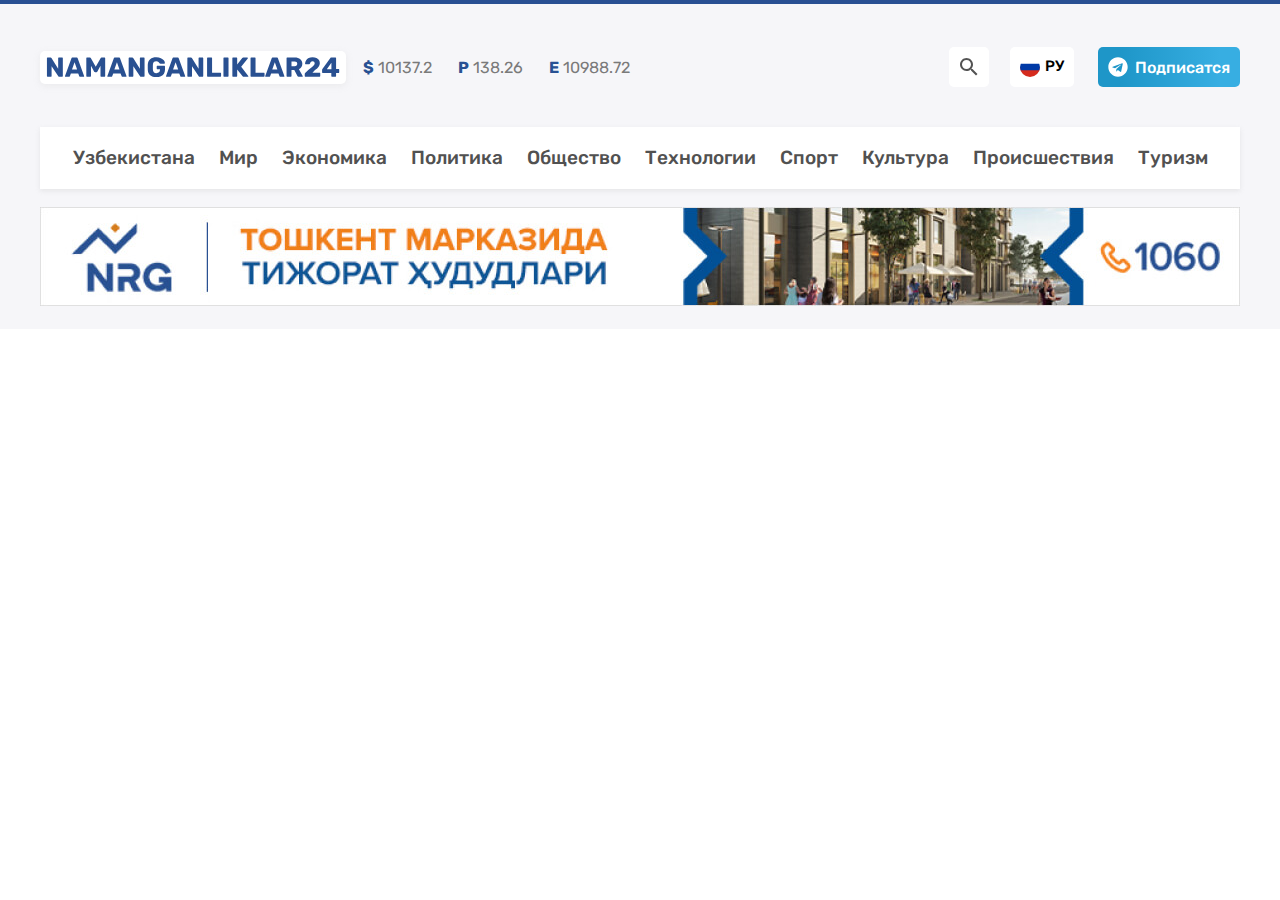
==== index.html @ 3002b575 "header styles" ====
<!DOCTYPE html>
<html lang="ru">

<head>
  <meta charset="UTF-8">
  <meta http-equiv="X-UA-Compatible" content="IE=edge">
  <meta name="viewport" content="width=device-width, initial-scale=1.0">
  <title>Namanganliklar_24 yangiliklar </title>
  <link rel="stylesheet" href="./css/normalize.css">
  <link rel="stylesheet" href="./css/style.css">
</head>

<body>
  <header class="header">
    <div class="container">
      <!-- header-top -->
      <div class="header-top-wrapper">
        <!-- header top_wrapper_left -->
        <div class="header_top_wrapper_left">
          <div class="header_top_wrapper_left_box">
            <a class="header_top_wrapper_left_logo" href="index.html">
              <img class="logo_img" src="./img/logo.svg" alt="Namanganliklar24" width="306" height="33"></a>
          </div>
          <ul class="currency">
            <li class="currency_item">
              <b class="currency_icon">$</b> <span class="currency_value">10137.2</span>
            </li>
            <li class="currency_item">
              <b class="currency_icon">P</b> <span class="currency_value">138.26</span>
            </li>
            <li class="currency_item">
              <b class="currency_icon">E</b> <span class="currency_value">10988.72</span>
            </li>
          </ul>
        </div>
        <!-- header right -->
        <div class="header_top_wrapper__right">
          <!-- button search -->
          <button class="button_search" type="button">
            <span class="button-search_wrapper">
              <img class="search_img" src="./img/mdi_magnify.svg" alt="ikonka search" width="24" height="24">
            </span>
          </button>
          <!-- button flaga -->
          <button class="button_flaga" type="button">
            <span class="button-flaga_wrapper">
              <img class="flaga_img" src="./img/cif_ru.svg" alt="img russia flaga" width="20" height="20"> <span
                class="flaga_text">РУ</span>
            </span>
          </button>
          <!-- telegram icon -->
          <a class="telegram_icon" href="https://tme.to/azamovoff" target="_blank">
            <img class="telegram_icon_img" src="./img/telegram.svg" alt="logo telegram" height="20" width="20">
            <span class="telegram_text">Подписатся</span>
          </a>
        </div>
      </div>
      <!-- sitenav -->
      <nav class="sitenav">
        <ul class="sitenav-list">
          <li class="sitenav-item"><a class="sitenav-link" href="">Узбекистана </a></li>
          <li class="sitenav-item"><a class="sitenav-link" href=""> Мир </a></li>
          <li class="sitenav-item"><a class="sitenav-link" href="">Экономика</a></li>
          <li class="sitenav-item"><a class="sitenav-link" href=""> Политика </a></li>
          <li class="sitenav-item"><a class="sitenav-link" href=""> Общество</a></li>
          <li class="sitenav-item"><a class="sitenav-link" href=""> Технологии </a></li>
          <li class="sitenav-item"><a class="sitenav-link" href=""> Спорт </a></li>
          <li class="sitenav-item"><a class="sitenav-link" href="">Культура</a></li>
          <li class="sitenav-item"><a class="sitenav-link" href=""> Происшествия </a></li>
          <li class="sitenav-item"><a class="sitenav-link" href=""> Туризм</a></li>
        </ul>

      </nav>
      <!-- header-bottom-->
      <aside class="header-bottom">
     <a class="header-bottom_link" href="#">
        <img class="header-bottom_img" src="./img/nrg-banner.jpg" alt=" nrg-banner" width="1240" height="99">
     </a>
      </aside>
    </div>
  </header>

  <script src="./js/app.js"></script>
</body>

</html>
---- css/style.css ----
/* roboto-regular - latin */
@font-face {
    font-display: swap;
    font-family: "Roboto";
    font-style: normal;
    font-weight: 400;
    src: url("../fonts/roboto-v30-latin-regular.woff2") format("woff2");
}

/* roboto-italic - latin */
@font-face {
    font-display: swap;
    font-family: "Roboto";
    font-style: italic;
    font-weight: 400;
    src: url("../fonts/roboto-v30-latin-italic.woff2") format('woff2');
}

/* roboto-500 - latin */
@font-face {
    font-display: swap;
    font-family: "Roboto";
    font-style: normal;
    font-weight: 500;
    src: url("../fonts/roboto-v30-latin-500.woff2") format("woff2");
}

/* roboto-500italic - latin */
@font-face {
    font-display: swap;
    font-family: "Roboto";
    font-style: italic;
    font-weight: 500;
    src: url("../fonts/roboto-v30-latin-500italic.woff2") format("woff2");
}
/* rubik fonts */
/* rubik-regular - latin */
@font-face {
    font-display: swap;
    font-family: "Rubik";
    font-style: normal;
    font-weight: 400;
    src: url("../fonts/rubik-v28-latin-regular.woff2") format("woff2");
}

/* rubik-500 - latin */
@font-face {
    font-display: swap;
    font-family: "Rubik";
    font-style: normal;
    font-weight: 500;
    src: url("../fonts/Rubik-Medium.woff") format("woff2");
}

/* rubik-700 - latin */
@font-face {
    font-display: swap;
    font-family: "Rubik";
    font-style: normal;
    font-weight: 700;
    src: url("../fonts/rubik-v28-latin-700.woff2") format("woff2");
}
* {
    padding: 0;
    margin: 0;
    box-sizing: border-box;
    list-style-type: none;
}
/* *,
*::after,
*::before{
    box-sizing: inherit;
} */

html{
    height: 100%;
}
body {
    height: 100%;
    font-family: "Rubik",sans-serif;
    font-size: 15px;
    line-height: 18px;
    color: #434343;
}
img {
    max-width: 100%;
    height: auto;
}
.container {
    width: 100%;
    max-width: 1240px;
    padding-right: 20px;
    padding-left: 20px;
    margin-right: auto;
    margin-left: auto;
}
/* HEADER */
.header {
    border-top: 4px solid #295093;
    background-color: #F6F6F9;
    padding-top: 43px;
    padding-bottom: 23px;
}

.header-top-wrapper {
   display: flex;
   align-items: center;
   margin-bottom: 40px;
}
.header_top_wrapper_left {
    display: flex; 
    flex-wrap: wrap;
    align-items: center;
}
/* LOGO */
.logo_img {
  width: 306px;
  height: 33px;
  background-color: #fff;
  border-radius: 5px;
  padding: 3px 6px;
  box-shadow: 0px 2px 6px 0px #CACACA40;
  display: flex;
  transition: transform 0.3s ease;
}
.logo_img:hover {
    transform: scale(1.015);
}

/* currrency */
.currency {
    display: flex;
    align-items:center;
    margin-left: 17px;
    flex-wrap: wrap;
    font-size: 16px;
    line-height: 19px;
    color:#7A7A7A;
}
.currency_item:not(:last-child) {
  margin-right: 26px;
}
.currency_icon {
    color: #285193
}
/* header-left */
.header_top_wrapper__right {
    margin-left: auto;
    display: flex;
    flex-wrap: wrap;
}
/* header_search */
.button_search {
    padding: 0;
    border: none;
    margin-right: 21px;
    background-color: #fff;
    border-radius: 5px;
    cursor: pointer;
}
.button_flaga:hover,
.button_search:hover {
-webkit-box-shadow: 2px 7px 7px -2px rgba(161, 153, 161, 1);
    -moz-box-shadow: 2px 7px 7px -2px rgba(161, 153, 161, 1);
    box-shadow: 2px 7px 7px -2px rgba(161, 153, 161, 1);
}
.button-search_wrapper {
   padding: 8px;
   display: flex;
   align-items:center;
   justify-content: center;
}
/* button_flaga */
.button_flaga {
       padding: 10px;
        border: none;
        margin-right: 24px;
        background-color: #fff;
        border-radius: 5px;
        cursor: pointer;

}
.button-flaga_wrapper {
    display: flex;
    align-items:center
}
.flaga_img {
 margin-right: 5px;
}
.flaga_text {
    font-weight: 500;
}
/* telegram_icon */
.telegram_icon {
    display: flex;
    align-items:center;
    background-color: #fff;
    border-radius: 5px;
    background-image: linear-gradient(90deg, #1E96C8 15.07%, #37AEE2 85.96%);
    padding: 10px;
    color: #fff;
    font-weight: 500;
    font-size: 16px;
    line-height: 19px;
    text-decoration: none;
}
.telegram_icon:hover {
   background-image: linear-gradient(90deg, #37AEE2 15.07%,  #1E96C8 85.96%);
}
.telegram_icon_img {
    margin-right: 7px;
}

.header-bottom_img {
 display:flex ;
 width: 1240px;
}


/* SITENAV */
.sitenav {
    background-color: #ffff;
    box-shadow: 0px 2px 5px 0px #9F9F9F30;
    margin-bottom: 18px;
    font-size: 19px;
     list-style: 23px;
     font-weight: 500;
}
.sitenav-list {
    display: flex;
    align-items: center;
    padding: 22px 24px;
    justify-content:center;
    flex-wrap: wrap;
}
.sitenav-item:not(:last-child) {
   margin-right: 24px;
}
.sitenav-link {
    text-decoration: none;
    color: #515151;
    transition: all 0.3s;
}
.sitenav-link:hover {
 color: #295091
}

/* Responsive */
/* @media (max-width: 1300px) {
    .header-top-wrapper {
        width: 100%;
        
    } */
/* } */
@media (max-width: 1000px) {
    .header_top_wrapper_left {
        flex-direction: column;
        gap: 20px;
        margin-top: 38px;
    }
    
   
}
@media (max-width: 850px) {
    
  .sitenav {
    font-size: 16px;
    line-height: 20px;
  }

}
@media (max-width: 750px) {
    .currency {
        display: none;
    }
    .header-top-wrapper {
        flex-direction: column;
        gap: 20px;
    }
        .header_top_wrapper__right {
            margin-left: 0;
        }
 }
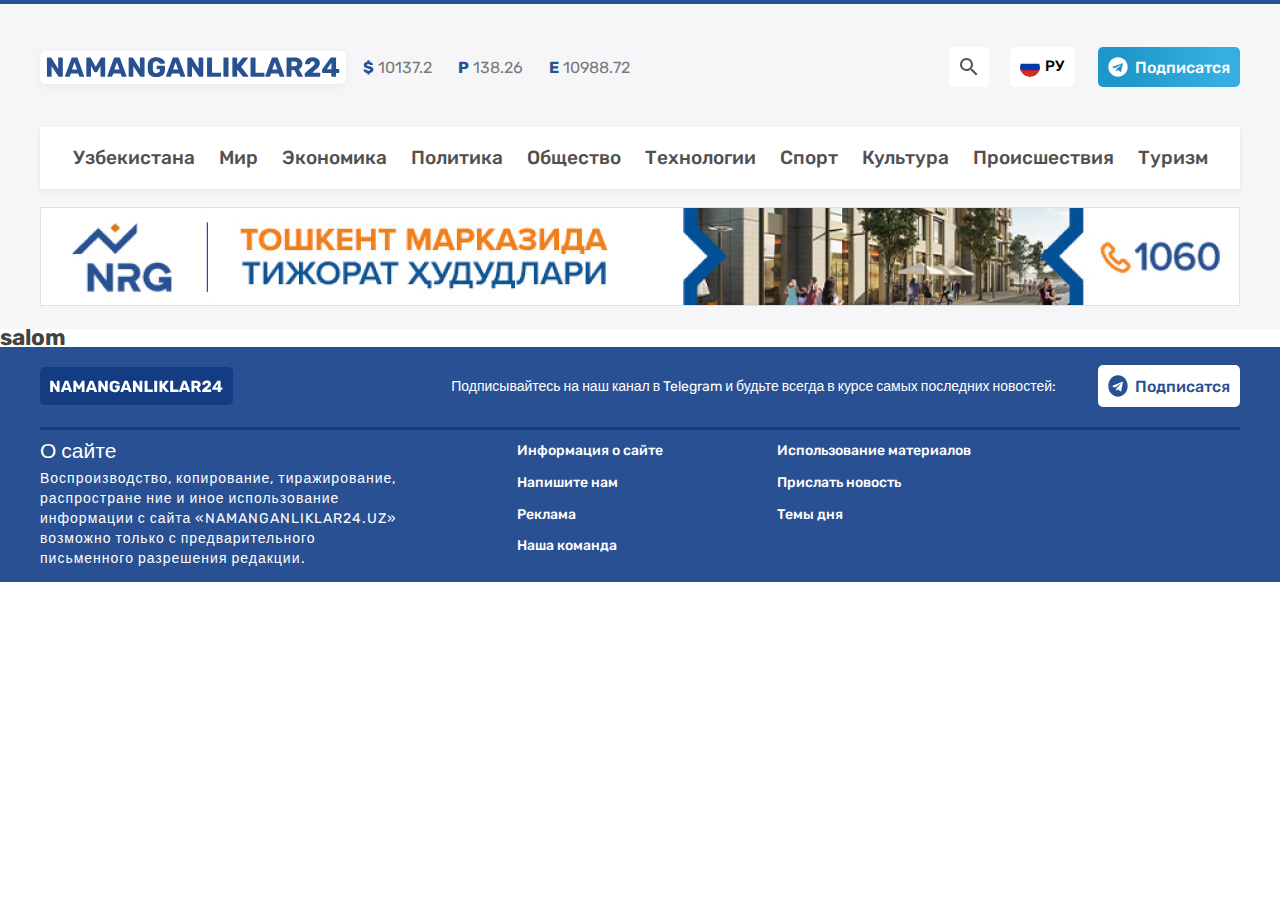
==== commit d258704e: "footer_responsive" ====
--- a/index.html
+++ b/index.html
@@ -49,7 +49,7 @@
             </span>
           </button>
           <!-- telegram icon -->
-          <a class="telegram_icon" href="https://tme.to/azamovoff" target="_blank">
+          <a class="telegram_icon btn" href="https://tme.to/azamovoff" target="_blank">
             <img class="telegram_icon_img" src="./img/telegram.svg" alt="logo telegram" height="20" width="20">
             <span class="telegram_text">Подписатся</span>
           </a>
@@ -79,6 +79,55 @@
       </aside>
     </div>
   </header>
+  <main>
+    <h2>salom</h2>
+  </main>
+  <!-- FOOTER -->
+  <footer class="footer-container">
+    <div class="container">
+     <div class="footer-top">
+      <a class="footer-top_link" href="#">
+        <img class="footer-top-link_img" src="./img/footer_logo.svg" alt="Namanganliklar_24 " width="173" height="21">
+      </a>
+      <p class="footer-top-text">Подписывайтесь на наш канал в Telegram и будьте всегда в курсе самых последних новостей:</p>
+      <a class="footer_telegram btn" href="https://tme.to/azamovoff" target="_blank">
+        <img class="telegram_icon_img" src="./img/icon-telegram-blue.svg" alt="logo telegram" height="18" width="20">
+        <span class="telegram_text">Подписатся</span>
+      </a>
+     </div>
+     <hr class="footer-hr">
+     <div class="footer-bottom">
+      <section class="footer-bottom_section">
+        <h2 class="footer-bottom_text">О сайте</h2>
+        <p class="footer-bottom_decription">   Воспроизводство, копирование, тиражирование, распростране ние       и        иное использование информации с сайта
+                «NAMANGANLIKLAR24.UZ» возможно только с предварительного письменного разрешения редакции.
+        </p>
+      </section>
+      <ul class="footer-bottom__list">
+        <li class="footer-bottom-item">
+          <a class="footer-bottom_link" href="#">Информация о сайте</a>
+        <li class="footer-bottom-item">
+          <a class="footer-bottom_link" href="#">Использование материалов</a>
+        <li></li>
+           
+        <li class="footer-bottom-item">
+          <a class="footer-bottom_link" href="#">Напишите нам</a></li>
+      
+        <li class="footer-bottom-item">
+          <a class="footer-bottom_link" href="#">Прислать новость</a></li>
+        
+            <li class="footer-bottom-item">
+              <a class="footer-bottom_link" href="#">Реклама</a>
+            </li>
+        <li class="footer-bottom-item">
+          <a class="footer-bottom_link" href="#">Темы дня</a></li>
+        <li class="footer-bottom-item">
+          <a class="footer-bottom_link" href="#">Наша команда</a></li>
+        
+      </ul>
+     </div>
+    </div>
+  </footer>
 
   <script src="./js/app.js"></script>
 </body>
--- a/css/style.css
+++ b/css/style.css
@@ -65,6 +65,7 @@
     margin: 0;
     box-sizing: border-box;
     list-style-type: none;
+    text-decoration: none;
 }
 /* *,
 *::after,
@@ -75,6 +76,7 @@
 html{
     height: 100%;
 }
+
 body {
     height: 100%;
     font-family: "Rubik",sans-serif;
@@ -85,6 +87,16 @@
 img {
     max-width: 100%;
     height: auto;
+}
+.btn {
+         display: flex;
+        align-items: center;
+        border-radius: 5px;
+        padding: 10px;
+        font-weight: 500;
+        font-size: 16px;
+        line-height: 19px;
+        text-decoration: none;
 }
 .container {
     width: 100%;
@@ -141,7 +153,7 @@
   margin-right: 26px;
 }
 .currency_icon {
-    color: #285193
+    color: #285193;
 }
 /* header-left */
 .header_top_wrapper__right {
@@ -182,7 +194,7 @@
 }
 .button-flaga_wrapper {
     display: flex;
-    align-items:center
+    align-items:center;
 }
 .flaga_img {
  margin-right: 5px;
@@ -192,17 +204,9 @@
 }
 /* telegram_icon */
 .telegram_icon {
-    display: flex;
-    align-items:center;
     background-color: #fff;
-    border-radius: 5px;
     background-image: linear-gradient(90deg, #1E96C8 15.07%, #37AEE2 85.96%);
-    padding: 10px;
     color: #fff;
-    font-weight: 500;
-    font-size: 16px;
-    line-height: 19px;
-    text-decoration: none;
 }
 .telegram_icon:hover {
    background-image: linear-gradient(90deg, #37AEE2 15.07%,  #1E96C8 85.96%);
@@ -212,7 +216,7 @@
 }
 
 .header-bottom_img {
- display:flex ;
+ display:  flex;
  width: 1240px;
 }
 
@@ -242,7 +246,98 @@
     transition: all 0.3s;
 }
 .sitenav-link:hover {
- color: #295091
+ color: #295091;
+}
+
+
+/* FOOTER */
+.footer-container {
+    background-color: #295093;
+    padding-top: 18px;
+    padding-bottom: 13px;
+    color: #FFFFFF;
+    font-size: 14px;
+    line-height: 17px;
+    
+}
+
+.footer-top {
+    display: flex;
+    align-items:center;
+    margin-bottom: 20px;
+}
+
+.footer-top_link {
+    margin-right: auto;
+    background-color: #133C82;
+    border-radius: 5px;
+    padding:  13px 10px 8px 10px;
+}
+
+
+.footer-top-text {
+   margin-right: 17px;
+   padding-right: 25px;
+   padding-left: 25px;
+}
+.footer_telegram {
+    background-color: #FFFFFF;
+    color: #295093;
+    transition: all 0.4s;
+}
+.footer_telegram:hover {
+    color: black
+}
+.footer-hr {
+    height: 3px;
+    border: none;
+    background-color: #133C82;
+    margin-bottom: 12px;
+}
+.footer-bottom_text {
+    margin-bottom: 10px;
+    font-weight: 400;
+    
+}
+/* .telegram_icon {}
+
+.telegram_icon_img {}
+
+.telegram_text {} */
+
+.footer-bottom {
+   display: flex;
+   flex-wrap: wrap;
+
+}
+
+
+
+.footer-bottom_decription {
+    max-width: 366px;
+    margin-right: 111px;
+    line-height: 20px;
+    letter-spacing: 1px;
+}
+
+.footer-bottom__list {
+    display: flex;
+    flex-wrap: wrap;
+    max-width: 520px;
+}
+
+.footer-bottom-item {
+    width: 50%;
+    margin-bottom: 10px;
+}
+
+.footer-bottom_link {
+    color: #fff;
+    font-weight: 500;
+    margin-right: 5px;
+}
+.footer-bottom_link:hover {
+    text-decoration: underline;
 }
 
 /* Responsive */
@@ -258,6 +353,35 @@
         gap: 20px;
         margin-top: 38px;
     }
+      .footer-top {
+            display: flex;
+            align-items: center;
+            justify-content: center;
+            flex-direction: column;
+            gap: 20px;
+        }
+       .footer-top-text {
+        max-width: 400px;
+       }
+
+     .footer-top_link {
+        margin-right: 0;
+     }
+        .footer-bottom {
+            align-items: center;
+            justify-content: center;
+            gap:20px;
+            flex-direction: column-reverse;
+        }
+        .footer-bottom_decription {
+            width: 500px;
+        }
+      .footer-bottom-item {
+                    width: 100%;
+                    display: flex;
+                   align-items:center;
+                   justify-content: center;
+                }
     
    
 }
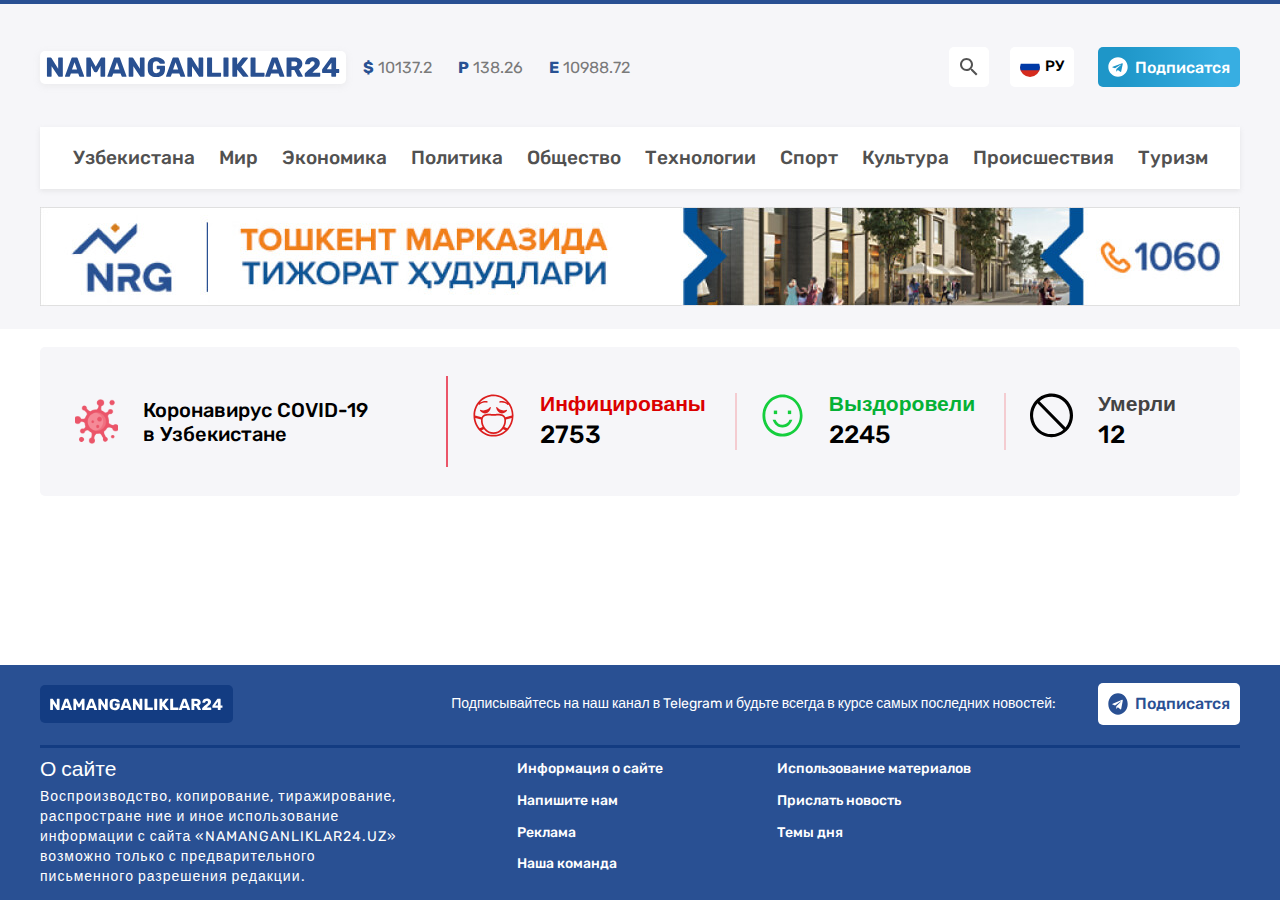
==== commit 6cc9a408: "covid qismi tayyor" ====
--- a/index.html
+++ b/index.html
@@ -73,59 +73,97 @@
       </nav>
       <!-- header-bottom-->
       <aside class="header-bottom">
-     <a class="header-bottom_link" href="#">
-        <img class="header-bottom_img" src="./img/nrg-banner.jpg" alt=" nrg-banner" width="1240" height="99">
-     </a>
+        <a class="header-bottom_link" href="#">
+          <img class="header-bottom_img" src="./img/nrg-banner.jpg" alt=" nrg-banner" width="1240" height="99">
+        </a>
       </aside>
     </div>
   </header>
-  <main>
-    <h2>salom</h2>
+  <main class="main-container">
+    <div class="container">
+      <!-- covid haqida -->
+      <Section class="covid-about">
+        <div class="covid-about__covid-box">
+          <img class="covid-19" src="./img/icon-covid.svg" alt="covid-19" width="43"height="45">
+          <h2 class="covid-about__covid-box_title">Коронавирус COVID-19
+            в Узбекистане</h2>
+        </div>
+        <ul class="covid-about__list">
+          <li class="covid-about_item covid-about_item_red">
+            <img class="covid-19" src="./img/icon-maska.svg" alt="covid-maska" width="38"height="40">
+            <div class="covid-about-item_box">
+              <h3 class="covid-about_infi">Инфицированы
+              </h3>
+              <p class="covid-about_info_number">2753</p>
+            </div>
+          </li>
+          <li class="covid-about_item covid-about_item_green">
+            <img class="covid-19" src="./img/icon-recovered.svg" alt="recoverd" width="38" height="40">
+           <div class="covid-about-item_box">
+            <h3 class="covid-about_viz">Выздоровели
+            </h3>
+            <p class="covid-about_viz_number">2245</p>
+           </div>
+          </li>
+          <li class="covid-about_item">
+            <img class="covid-19" src="./img/icon-stop.svg" alt="covid-stop" width="38"height="38">
+          <div class="covid-about-item_box"><h3 class="covid-about_umerli">Умерли</h3>
+          <p class="covid-about_umerli_number">12</p></div>
+          </li>
+        </ul>
+      </Section>
+    </div>
   </main>
   <!-- FOOTER -->
   <footer class="footer-container">
     <div class="container">
-     <div class="footer-top">
-      <a class="footer-top_link" href="#">
-        <img class="footer-top-link_img" src="./img/footer_logo.svg" alt="Namanganliklar_24 " width="173" height="21">
-      </a>
-      <p class="footer-top-text">Подписывайтесь на наш канал в Telegram и будьте всегда в курсе самых последних новостей:</p>
-      <a class="footer_telegram btn" href="https://tme.to/azamovoff" target="_blank">
-        <img class="telegram_icon_img" src="./img/icon-telegram-blue.svg" alt="logo telegram" height="18" width="20">
-        <span class="telegram_text">Подписатся</span>
-      </a>
-     </div>
-     <hr class="footer-hr">
-     <div class="footer-bottom">
-      <section class="footer-bottom_section">
-        <h2 class="footer-bottom_text">О сайте</h2>
-        <p class="footer-bottom_decription">   Воспроизводство, копирование, тиражирование, распростране ние       и        иное использование информации с сайта
-                «NAMANGANLIKLAR24.UZ» возможно только с предварительного письменного разрешения редакции.
-        </p>
-      </section>
-      <ul class="footer-bottom__list">
-        <li class="footer-bottom-item">
-          <a class="footer-bottom_link" href="#">Информация о сайте</a>
-        <li class="footer-bottom-item">
-          <a class="footer-bottom_link" href="#">Использование материалов</a>
-        <li></li>
-           
-        <li class="footer-bottom-item">
-          <a class="footer-bottom_link" href="#">Напишите нам</a></li>
-      
-        <li class="footer-bottom-item">
-          <a class="footer-bottom_link" href="#">Прислать новость</a></li>
-        
-            <li class="footer-bottom-item">
-              <a class="footer-bottom_link" href="#">Реклама</a>
-            </li>
-        <li class="footer-bottom-item">
-          <a class="footer-bottom_link" href="#">Темы дня</a></li>
-        <li class="footer-bottom-item">
-          <a class="footer-bottom_link" href="#">Наша команда</a></li>
-        
-      </ul>
-     </div>
+      <div class="footer-top">
+        <a class="footer-top_link" href="#">
+          <img class="footer-top-link_img" src="./img/footer_logo.svg" alt="Namanganliklar_24 " width="173" height="21">
+        </a>
+        <p class="footer-top-text">Подписывайтесь на наш канал в Telegram и будьте всегда в курсе самых последних
+          новостей:</p>
+        <a class="footer_telegram btn" href="https://tme.to/azamovoff" target="_blank">
+          <img class="telegram_icon_img" src="./img/icon-telegram-blue.svg" alt="logo telegram" height="18" width="20">
+          <span class="telegram_text">Подписатся</span>
+        </a>
+      </div>
+      <hr class="footer-hr">
+      <div class="footer-bottom">
+        <section class="footer-bottom_section">
+          <h2 class="footer-bottom_text">О сайте</h2>
+          <p class="footer-bottom_decription"> Воспроизводство, копирование, тиражирование, распростране ние и иное
+            использование информации с сайта
+            «NAMANGANLIKLAR24.UZ» возможно только с предварительного письменного разрешения редакции.
+          </p>
+        </section>
+        <ul class="footer-bottom__list">
+          <li class="footer-bottom-item">
+            <a class="footer-bottom_link" href="#">Информация о сайте</a>
+          <li class="footer-bottom-item">
+            <a class="footer-bottom_link" href="#">Использование материалов</a>
+          <li></li>
+
+          <li class="footer-bottom-item">
+            <a class="footer-bottom_link" href="#">Напишите нам</a>
+          </li>
+
+          <li class="footer-bottom-item">
+            <a class="footer-bottom_link" href="#">Прислать новость</a>
+          </li>
+
+          <li class="footer-bottom-item">
+            <a class="footer-bottom_link" href="#">Реклама</a>
+          </li>
+          <li class="footer-bottom-item">
+            <a class="footer-bottom_link" href="#">Темы дня</a>
+          </li>
+          <li class="footer-bottom-item">
+            <a class="footer-bottom_link" href="#">Наша команда</a>
+          </li>
+
+        </ul>
+      </div>
     </div>
   </footer>
 
--- a/css/style.css
+++ b/css/style.css
@@ -79,10 +79,16 @@
 
 body {
     height: 100%;
+    display: flex;
+    flex-direction: column;
+    height: 100%;
     font-family: "Rubik",sans-serif;
     font-size: 15px;
     line-height: 18px;
     color: #434343;
+}
+main {
+    flex-grow: 1;
 }
 img {
     max-width: 100%;
@@ -339,6 +345,112 @@
 .footer-bottom_link:hover {
     text-decoration: underline;
 }
+
+/* MAIN QISMI */
+ .main-container {
+    padding-top: 18px;
+    padding-bottom: 38px;
+ }
+
+ /* covid */
+.covid-about {
+    background-color: #F6F6F9;
+    border-radius: 5px;
+    padding: 29px 35px;
+    display: flex;
+}
+
+
+.covid-about__covid-box {
+    display: flex;
+    align-items:center
+}
+.covid-19 {
+    width: 43px;
+    height: 45px;
+    margin-right: 25px;
+}
+
+.covid-about__covid-box_title {
+    width: 232px;
+    font-size: 20px;
+    line-height: 24px;
+    font-weight: 500;
+    color:#000000;
+    margin-right: 71px;    
+}
+
+.covid-about__list {
+    display: flex;
+    align-items:center;
+    flex-wrap: wrap;
+    font-size: 18px;
+    line-height: 22px;
+    flex-grow: 1;
+ 
+}
+
+.covid-about_item {
+    flex-grow: 1;
+    display: flex;
+    padding-right: 24px;
+    padding-left: 24px;
+    border-left: solid 2px #F4CCD1;
+}
+.covid-about_item_red {
+    border-left: solid 2px #EB5569;
+    padding-top: 17px;
+    padding-bottom: 17px;
+}
+.covid-about-item_box {
+    display: flex;
+    flex-direction: column;
+    gap: 5px;
+}
+.covid-about_infi {
+    color: #DB0000;
+}
+
+.covid-about_info_number {
+    color: #000000;
+    font-size: 25px;
+    line-height: 30px;
+    font-weight: 500;
+}
+
+.covid-about_viz {
+    color: #05B135;
+}
+
+.covid-about_viz_number {
+    color: #000000;
+    font-size: 25px;
+    line-height: 30px;
+    font-weight: 500;
+}
+
+.covid-about_umerli {}
+
+.covid-about_umerli_number {
+    color: #000000;
+    font-size: 25px;
+    line-height: 30px;
+    font-weight: 500;
+}
+
+
+
+
+
+
+
+
+
+
+
+
+
+
 
 /* Responsive */
 /* @media (max-width: 1300px) {
@@ -378,9 +490,6 @@
         }
       .footer-bottom-item {
                     width: 100%;
-                    display: flex;
-                   align-items:center;
-                   justify-content: center;
                 }
     
    
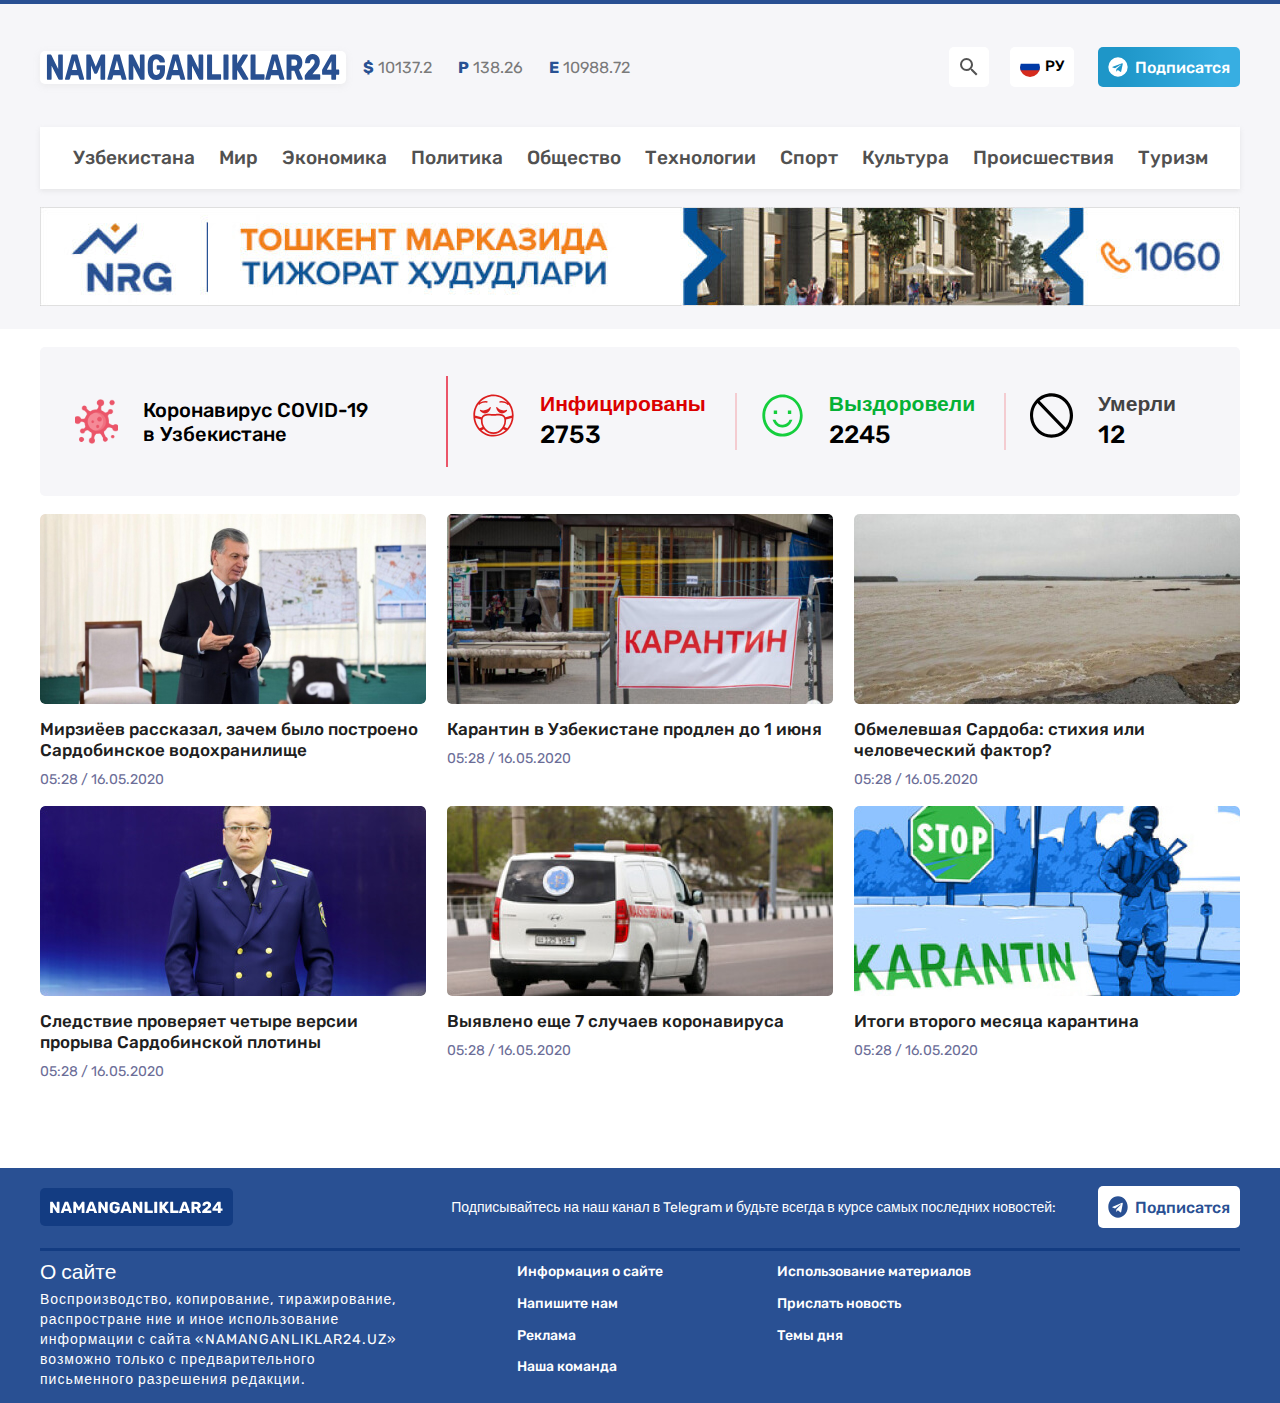
==== commit 6945fb4f: "news qismi tayyor" ====
--- a/index.html
+++ b/index.html
@@ -112,6 +112,49 @@
           </li>
         </ul>
       </Section>
+      <section class="news-box">
+        <ul class="news-box_list">
+          <li class="new-box_item">
+            <img class="new-box-item_img" src="./img/prezident@2x.jpg" alt="prezident" width="386" height="190">
+            <h3 class="new-box-item_title">
+             <a class="new-box-item__link" href="article.html">Мирзиёев рассказал, зачем было построено
+            Сардобинское водохранилище</a> </h3>
+            <p class="new-box-item_date">05:28 / 16.05.2020</p>
+          </li>
+          <li class="new-box_item">
+            <img class="new-box-item_img" src="./img/karantin.jpg" alt="karantin" width="386" height="190">
+            <h3 class="new-box-item_title">
+             <a class="new-box-item__link" href="article.html">Карантин в Узбекистане продлен до 1 июня</a> </h3>
+            <p class="new-box-item_date">05:28 / 16.05.2020</p>
+          </li>
+              <li class="new-box_item">
+                <img class="new-box-item_img" src="./img/sardoba.jpg" alt="sardoba" width="386" height="190">
+                <h3 class="new-box-item_title">
+                 <a class="new-box-item__link" href="article.html">Обмелевшая Сардоба: стихия или
+                человеческий фактор?</a> </h3>
+                <p class="new-box-item_date">05:28 / 16.05.2020</p>
+              </li>
+            <li class="new-box_item">
+              <img class="new-box-item_img" src="./img/prokuror.jpg" alt="sardoba" width="386" height="190">
+              <h3 class="new-box-item_title">
+               <a class="new-box-item__link" href="article.html">Следствие проверяет четыре версии
+              прорыва Сардобинской плотины</a> </h3>
+              <p class="new-box-item_date">05:28 / 16.05.2020</p>
+            </li>
+            <li class="new-box_item">
+              <img class="new-box-item_img" src="./img/tez-yordam.jpg" alt="sardoba" width="386" height="190">
+              <h3 class="new-box-item_title">
+               <a class="new-box-item__link" href="article.html">Выявлено еще 7 случаев коронавируса</a> </h3>
+              <p class="new-box-item_date">05:28 / 16.05.2020</p>
+            </li>
+              <li class="new-box_item">
+                <img class="new-box-item_img" src="./img/stop-karantin.jpg" alt="sardoba" width="386" height="190">
+                <h3 class="new-box-item_title">
+                 <a class="new-box-item__link" href="article.html">Итоги второго месяца карантина</a> </h3>
+                <p class="new-box-item_date">05:28 / 16.05.2020</p>
+              </li>
+        </ul>
+      </section>
     </div>
   </main>
   <!-- FOOTER -->
--- a/css/style.css
+++ b/css/style.css
@@ -358,6 +358,7 @@
     border-radius: 5px;
     padding: 29px 35px;
     display: flex;
+    margin-bottom: 18px;
 }
 
 
@@ -436,6 +437,49 @@
     font-size: 25px;
     line-height: 30px;
     font-weight: 500;
+}
+
+/* NEWS QISMI */
+.news-box {
+    margin-bottom: 32px;
+}
+
+.news-box_list {
+    display: flex;
+    flex-wrap: wrap;
+    margin-left: -21px;
+}
+
+.new-box_item {
+    width: 386px;
+    margin-bottom: 18px;
+    margin-left: 21px;
+    flex-grow: 1;
+}
+
+.new-box-item_img {
+    width: 100%;
+    height: 190px;
+    object-fit: cover;
+    border-radius: 5px;
+    margin-bottom: 11px;
+    object-position: center top;
+}
+.new-box-item_title {
+    margin-bottom: 11px;
+    font-size: 17px;
+    line-height: 21px;
+    font-weight: 500;
+}
+.new-box-item__link {
+    color: #202020;
+}
+
+.new-box-item_date {
+    font-size: 14px;
+    line-height: 16px;
+    color: #6B6D97;
+
 }
 
 
@@ -459,6 +503,36 @@
         
     } */
 /* } */
+@media (max-width: 1230px) {
+   .covid-about__covid-box_title {
+    margin-right: 40px;
+    }
+     .covid-about_item {
+        padding-right: 15px;
+            padding-left: 15px;
+     }
+     .covid-about_item_red {
+        padding-top: 0;
+        padding-bottom: 0;
+     }
+}
+@media (max-width: 1100px) {
+    .covid-about {
+        flex-direction: column;
+        gap: 20px;
+    }
+    .covid-about_item_red {
+        border:none
+    }
+   .covid-about__covid-box_title {
+      width: auto;
+      justify-content: center;
+   }
+   .covid-about__covid-box {
+    justify-content: center;
+   }
+}
+
 @media (max-width: 1000px) {
     .header_top_wrapper_left {
         flex-direction: column;
@@ -513,4 +587,28 @@
         .header_top_wrapper__right {
             margin-left: 0;
         }
+
+        .covid-about__list {
+            flex-direction: column;
+
+           
+        }
+        .covid-about_item {
+            border-left: none;
+            padding: 15px;
+            width: 300px;
+        }
+       .covid-about_item:not(:last-child) {
+        margin-bottom: 20px;
+       }
+           
+ }
+ @media (max-width: 600px) {
+    .covid-about__covid-box {
+        flex-direction: column;
+        gap: 10px;
+    }
+     .covid-about__covid-box_title {
+        margin-right: 0;
+    }
  }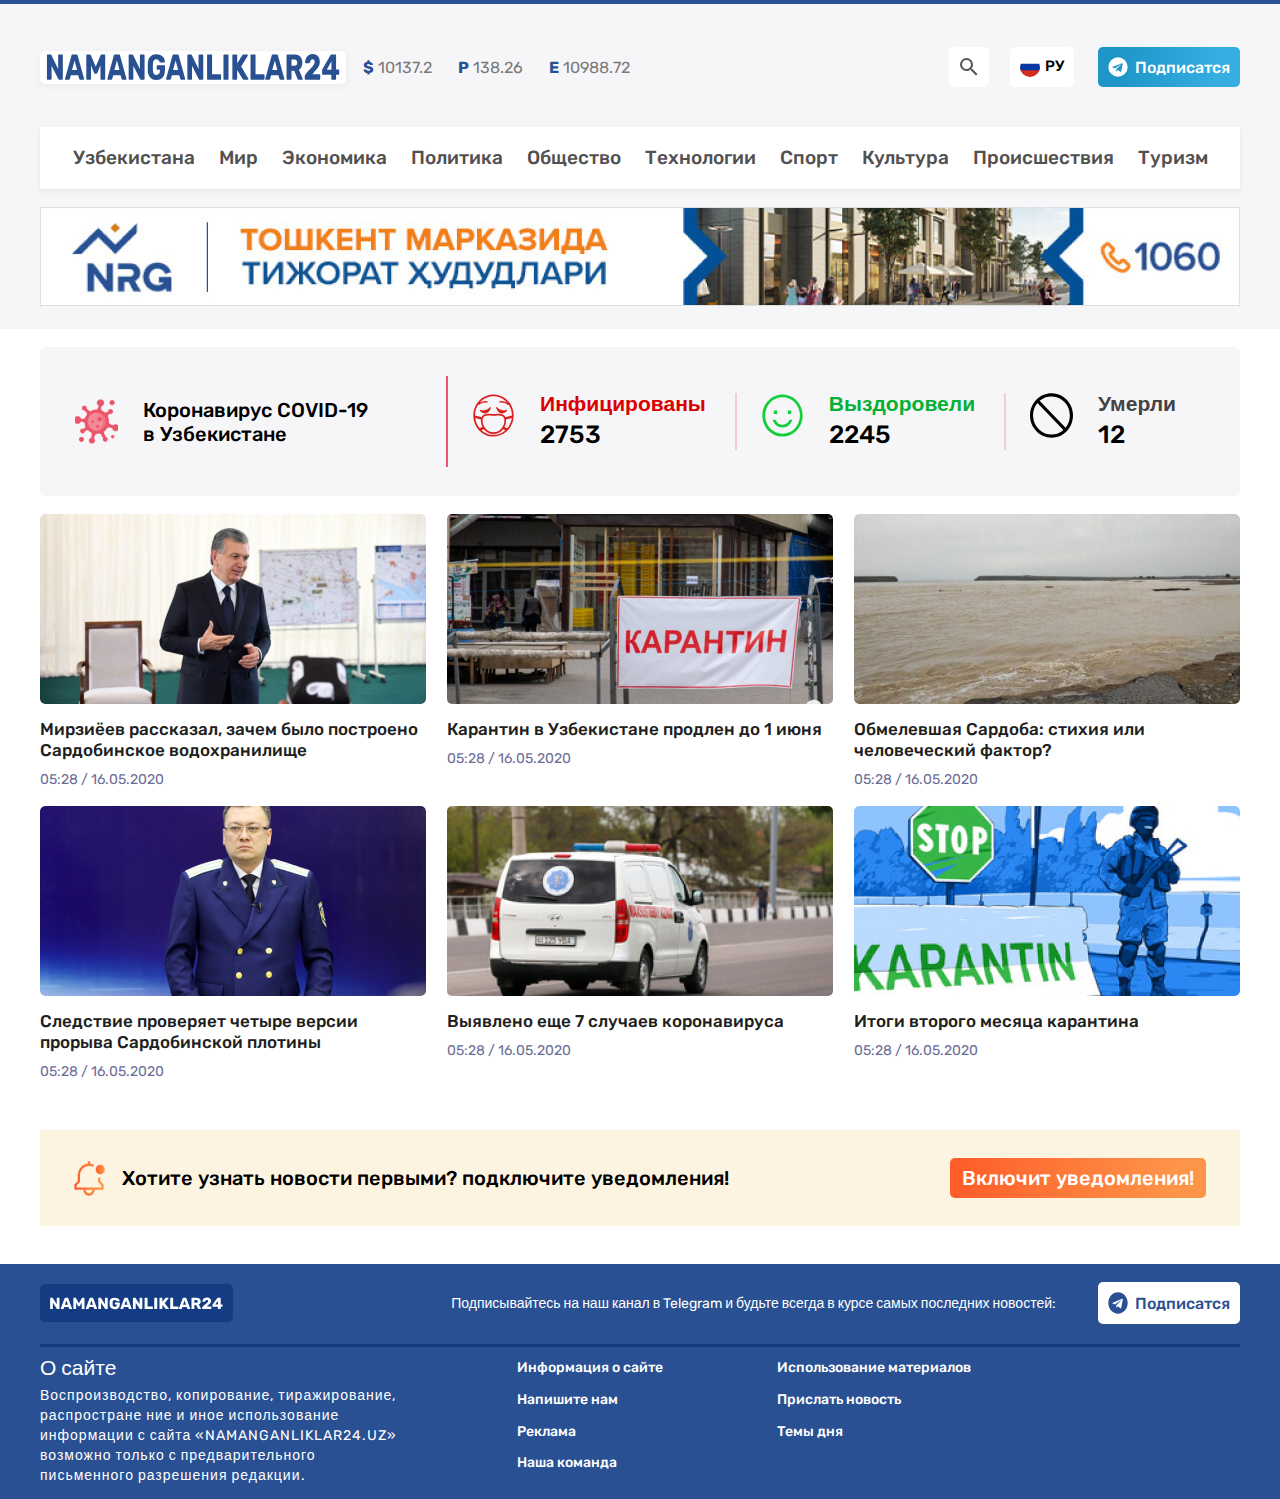
==== commit ed64b6bb: "sub tayyor" ====
--- a/index.html
+++ b/index.html
@@ -112,6 +112,7 @@
           </li>
         </ul>
       </Section>
+      <!-- news -->
       <section class="news-box">
         <ul class="news-box_list">
           <li class="new-box_item">
@@ -155,6 +156,13 @@
               </li>
         </ul>
       </section>
+      <!-- subscription -->
+      <section class="subscription">
+        <img class=" subscription_img" src="./img/bell-icon@2x.svg" alt="icon" width="31" height="35">
+        <h2 class="subscription_title">Хотите узнать новости первыми? подключите уведомления!</h2>
+        <button class="subscription_btn" type="button">Включит уведомления!</button>
+      </section>
+
     </div>
   </main>
   <!-- FOOTER -->
--- a/css/style.css
+++ b/css/style.css
@@ -305,11 +305,7 @@
     font-weight: 400;
     
 }
-/* .telegram_icon {}
-
-.telegram_icon_img {}
-
-.telegram_text {} */
+
 
 .footer-bottom {
    display: flex;
@@ -430,7 +426,6 @@
     font-weight: 500;
 }
 
-.covid-about_umerli {}
 
 .covid-about_umerli_number {
     color: #000000;
@@ -482,6 +477,46 @@
 
 }
 
+/* subscription qismi */
+.subscription {
+    background-color:#EFBA542E;
+    display: flex;
+    align-items:center;
+    padding: 28px 34px;
+}
+
+.subscription_img {
+    width: 31px;
+    height: 35px;
+    margin-right: 17px;
+}
+
+.subscription_title {
+    font-size: 20px;
+    line-height: 24px;
+    font-weight: 500;
+    color:#000000;
+    margin-right: auto;
+}
+
+.subscription_btn {
+    background-image: linear-gradient(90deg, #FE5C28 0%, rgba(255, 139, 54, 0.9) 88.43%);
+    color: #fff;
+    padding: 8px 12px;
+    border:none;
+    border-radius: 5px;
+    font-size: 20px;
+     line-height: 24px;
+    font-weight: 500;
+    cursor: pointer;
+    transition: all 0.3s;
+    white-space: nowrap;
+}
+.subscription_btn:hover {
+    -webkit-box-shadow: 2px 7px 7px -2px rgba(161, 153, 161, 1);
+        -moz-box-shadow: 2px 7px 7px -2px rgba(161, 153, 161, 1);
+        box-shadow: 2px 7px 7px -2px rgba(161, 153, 161, 1);
+}
 
 
 
@@ -565,6 +600,11 @@
       .footer-bottom-item {
                     width: 100%;
                 }
+        .subscription_btn,
+        .subscription_title {
+            font-size: 17px;
+            line-height: 20px;
+        }
     
    
 }
@@ -603,6 +643,21 @@
        }
            
  }
+ @media (max-width: 660px) {
+  .subscription_img {
+   display: none;
+  }
+  .subscription {
+    flex-direction: column;
+    align-items:center
+  }
+  .subscription_title {
+   text-align: center;
+   margin-bottom: 10px;
+
+  }
+ }
+
  @media (max-width: 600px) {
     .covid-about__covid-box {
         flex-direction: column;
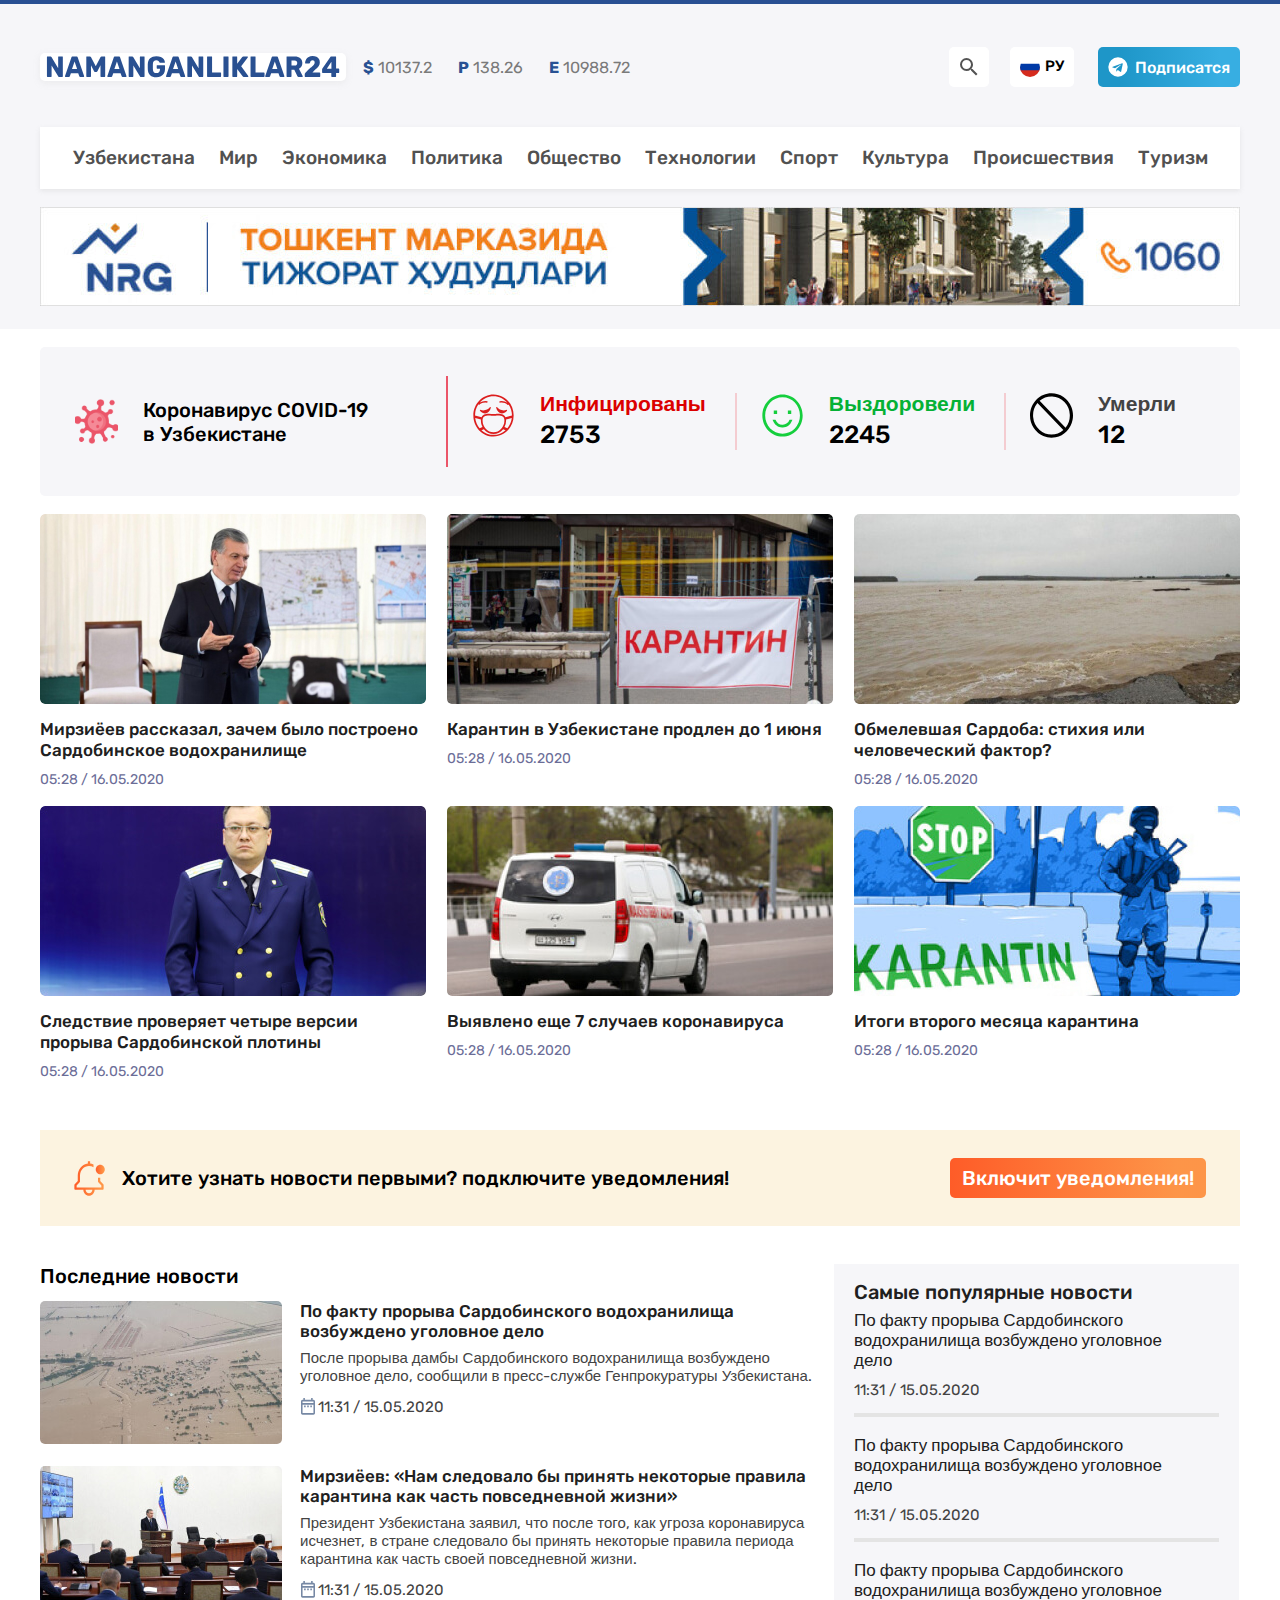
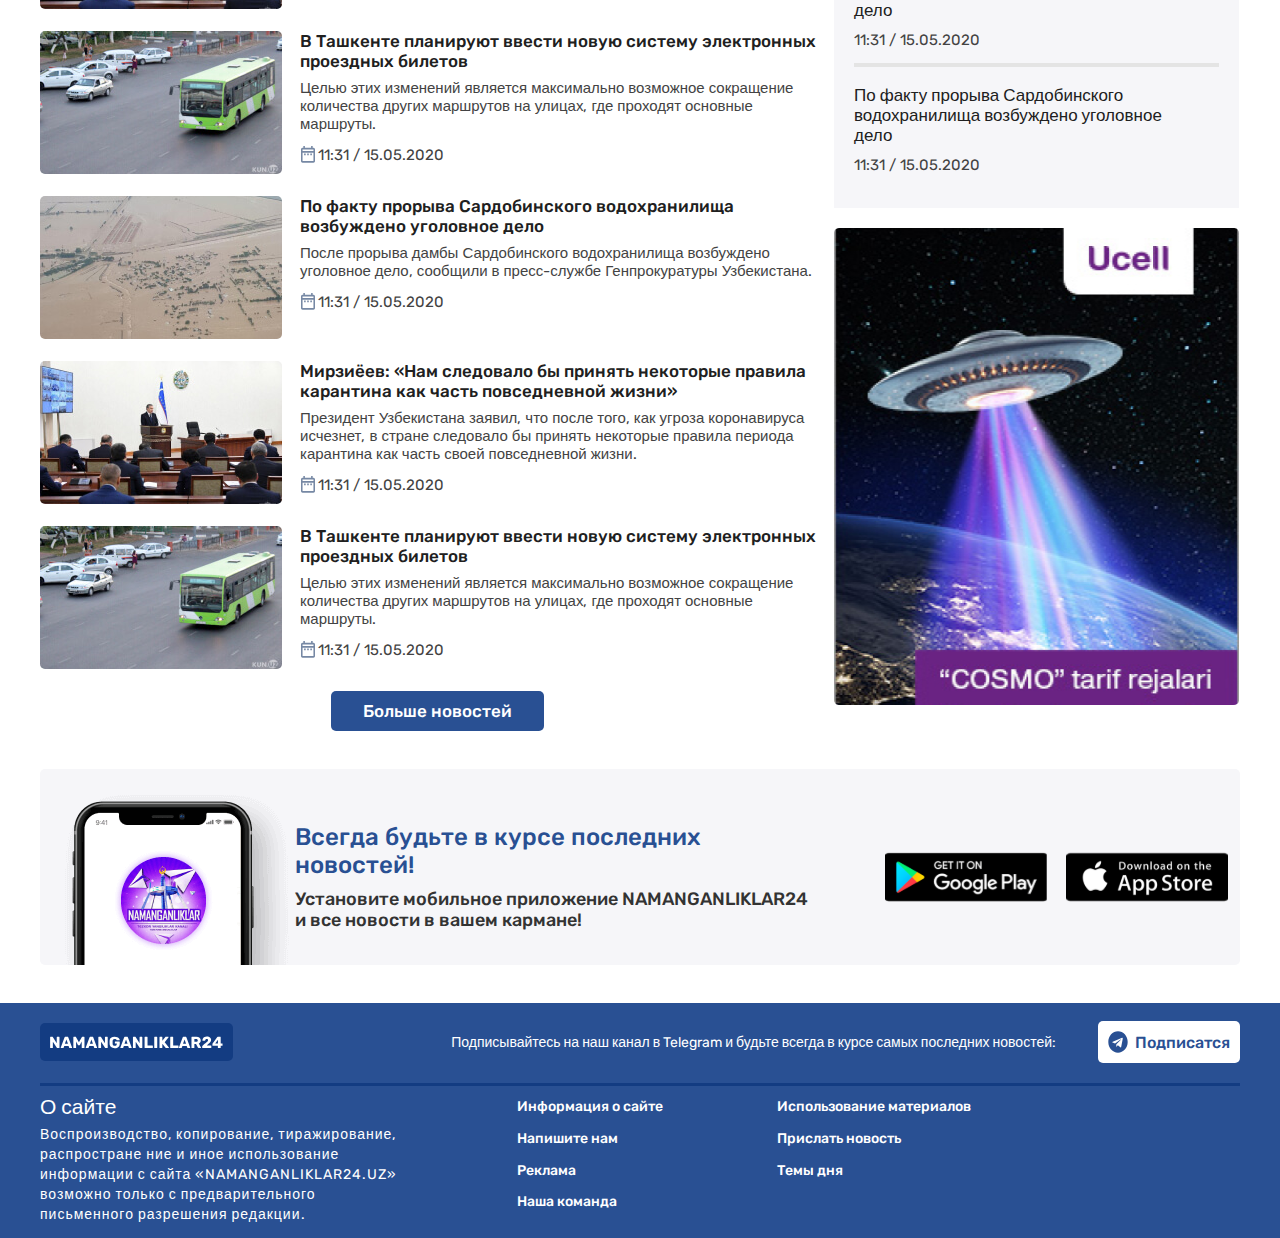
==== commit 6c12540c: "list tayyor" ====
--- a/index.html
+++ b/index.html
@@ -5,7 +5,7 @@
   <meta charset="UTF-8">
   <meta http-equiv="X-UA-Compatible" content="IE=edge">
   <meta name="viewport" content="width=device-width, initial-scale=1.0">
-  <title>Namanganliklar_24 yangiliklar </title>
+  <title>Namanganliklar_24 </title>
   <link rel="stylesheet" href="./css/normalize.css">
   <link rel="stylesheet" href="./css/style.css">
 </head>
@@ -161,6 +161,174 @@
         <img class=" subscription_img" src="./img/bell-icon@2x.svg" alt="icon" width="31" height="35">
         <h2 class="subscription_title">Хотите узнать новости первыми? подключите уведомления!</h2>
         <button class="subscription_btn" type="button">Включит уведомления!</button>
+      </section>
+      <section class="short-news">
+          <div class="short-news-left">
+            <h2 class="short-news-left_title">
+              Последние новости
+            </h2>
+            <ul class="short-news-left-list">
+              <li class="short-news-left-item">
+                <img class="short-news-left-item-img" src="./img/zardoba-fakt.jpg" alt="zardoba" width="252" height="143">
+                <div class="short-news-left-list-box">
+                  <h3 class="short-news-left-list-box_title">
+                    <a class="short-news-left-list-box-link"
+                     href="article.html">По факту прорыва Сардобинского водохранилища
+                    возбуждено уголовное дело</a>
+                  </h3>
+                  <p class="short-news-left-list-box_decription">После прорыва дамбы Сардобинского водохранилища возбуждено уголовное дело, сообщили в пресс-службе Генпрокуратуры
+                  Узбекистана.
+</p>
+                    <div class="short-news-left-list-box_date">
+                      <img  class="short-news-left-list-box_date_icon" src="./img/ic_outline-date-range.svg" alt="" height="20" width="18">
+                      <p class="short-news-left-list-box_date_text">11:31 / 15.05.2020</p>
+                    </div>
+                </div>
+              </li>
+              <li class="short-news-left-item">
+                <img class="short-news-left-item-img" src="./img/mriziyoyev.jpg" alt="zardoba" width="252" height="143">
+                <div class="short-news-left-list-box">
+                  <h3 class="short-news-left-list-box_title">
+                    <a class="short-news-left-list-box-link" href="article.html">Мирзиёев: «Нам следовало бы принять некоторые правила
+                    карантина как часть повседневной жизни»
+</a>
+                  </h3>
+                  <p class="short-news-left-list-box_decription">Президент Узбекистана заявил, что после того, как угроза коронавируса исчезнет, в стране следовало бы принять некоторые
+                  правила периода карантина как часть своей повседневной жизни.
+
+                  </p>
+                  <div class="short-news-left-list-box_date">
+                    <img class="short-news-left-list-box_date_icon" src="./img/ic_outline-date-range.svg" alt="" height="20"
+                      width="18">
+                    <p class="short-news-left-list-box_date_text">11:31 / 15.05.2020</p>
+                  </div>
+                </div>
+              </li>
+              <li class="short-news-left-item">
+                <img class="short-news-left-item-img" src="./img/avtobus.jpg" alt="zardoba" width="252" height="143">
+                <div class="short-news-left-list-box">
+                  <h3 class="short-news-left-list-box_title">
+                    <a class="short-news-left-list-box-link" href="article.html">В Ташкенте планируют ввести новую систему электронных проездных билетов
+
+                    </a>
+                  </h3>
+                  <p class="short-news-left-list-box_decription">Целью этих изменений является максимально возможное сокращение количества других маршрутов на улицах, где проходят
+                  основные маршруты.
+              
+                  </p>
+                  <div class="short-news-left-list-box_date">
+                    <img class="short-news-left-list-box_date_icon" src="./img/ic_outline-date-range.svg" alt="" height="20" width="18">
+                    <p class="short-news-left-list-box_date_text">11:31 / 15.05.2020</p>
+                  </div>
+              </li>
+              <li class="short-news-left-item">
+                <img class="short-news-left-item-img" src="./img/zardoba-fakt.jpg" alt="zardoba" width="252" height="143">
+                <div class="short-news-left-list-box">
+                  <h3 class="short-news-left-list-box_title">
+                    <a class="short-news-left-list-box-link" href="article.html">По факту прорыва Сардобинского водохранилища
+                      возбуждено уголовное дело</a>
+                  </h3>
+                  <p class="short-news-left-list-box_decription">После прорыва дамбы Сардобинского водохранилища возбуждено уголовное
+                    дело, сообщили в пресс-службе Генпрокуратуры
+                    Узбекистана.
+                  </p>
+                  <div class="short-news-left-list-box_date">
+                    <img class="short-news-left-list-box_date_icon" src="./img/ic_outline-date-range.svg" alt="" height="20"
+                      width="18">
+                    <p class="short-news-left-list-box_date_text">11:31 / 15.05.2020</p>
+                  </div>
+                </div>
+              </li>
+              <li class="short-news-left-item">
+                <img class="short-news-left-item-img" src="./img/mriziyoyev.jpg" alt="zardoba" width="252" height="143">
+                <div class="short-news-left-list-box">
+                  <h3 class="short-news-left-list-box_title">
+                    <a class="short-news-left-list-box-link" href="article.html">Мирзиёев: «Нам следовало бы принять некоторые правила
+                      карантина как часть повседневной жизни»
+                    </a>
+                  </h3>
+                  <p class="short-news-left-list-box_decription">Президент Узбекистана заявил, что после того, как угроза коронавируса
+                    исчезнет, в стране следовало бы принять некоторые
+                    правила периода карантина как часть своей повседневной жизни.
+              
+                  </p>
+                  <div class="short-news-left-list-box_date">
+                    <img class="short-news-left-list-box_date_icon" src="./img/ic_outline-date-range.svg" alt="" height="20"
+                      width="18">
+                    <p class="short-news-left-list-box_date_text">11:31 / 15.05.2020</p>
+                  </div>
+                </div>
+              </li>
+              <li class="short-news-left-item">
+                <img class="short-news-left-item-img" src="./img/avtobus.jpg" alt="zardoba" width="252" height="143">
+                <div class="short-news-left-list-box">
+                  <h3 class="short-news-left-list-box_title">
+                    <a class="short-news-left-list-box-link" href="article.html">В Ташкенте планируют ввести новую систему электронных
+                      проездных билетов
+              
+                    </a>
+                  </h3>
+                  <p class="short-news-left-list-box_decription">Целью этих изменений является максимально возможное сокращение
+                    количества других маршрутов на улицах, где проходят
+                    основные маршруты.
+              
+                  </p>
+                  <div class="short-news-left-list-box_date">
+                    <img class="short-news-left-list-box_date_icon" src="./img/ic_outline-date-range.svg" alt="" height="20"
+                      width="18">
+                    <p class="short-news-left-list-box_date_text">11:31 / 15.05.2020</p>
+                  </div>
+                </div>
+              </li>
+            </ul>
+          <div class="short-news-wrapper">
+            <button class="short-news-btn" type="button">Больше новостей</button>
+          </div>
+          </div>
+          <div class="short-news-right">
+           
+            <div class="boxes">
+              <h2 class="short-news-right_title">Cамые популярные новости</h2>
+              <ul class=" short-news-right_list">
+                <li class="short-news-right_item">
+                  <p class="short-news-right_item_heding">По факту прорыва Сардобинского водохранилища
+                    возбуждено уголовное дело</p>
+                  <span class="short-news-right_item_date">11:31 / 15.05.2020</span>
+                </li>
+                <li class="short-news-right_item">
+                  <p class="short-news-right_item_heding">По факту прорыва Сардобинского водохранилища
+                    возбуждено уголовное дело</p>
+                  <span class="short-news-right_item_date">11:31 / 15.05.2020</span>
+                </li>
+                <li class="short-news-right_item">
+                  <p class="short-news-right_item_heding">По факту прорыва Сардобинского водохранилища
+                    возбуждено уголовное дело</p>
+                  <span class="short-news-right_item_date">11:31 / 15.05.2020</span>
+                </li>
+                <li class="short-news-right_item">
+                  <p class="short-news-right_item_heding">По факту прорыва Сардобинского водохранилища
+                    возбуждено уголовное дело</p>
+                  <span class="short-news-right_item_date">11:31 / 15.05.2020</span>
+                </li>
+              </ul>
+            </div>
+            <div class="short-news-right-box">
+              <img class="short-news-right-box_img" src="./img/ucell.jpg" alt="" width="405" height="477">
+            </div>
+
+          </div>
+      </section>
+      <section class="site-app">
+        <img class="site-app_img" src="./img/Group_1.png" alt="app_img">
+        <div class="site-app-middle">
+          <h2 class="site-app-middle_title">Всегда будьте в курсе последних новостей!</h2>
+          <p class="site-app-middle_desc">Установите мобильное приложение NAMANGANLIKLAR24
+          и все новости в вашем кармане!</p>
+        </div>
+        <div class="site-app-the-end">
+          <img class="site-app-the-end_img" src="./img/googleplay_1.svg" alt=" goggle play img" height="162" height="50">
+          <img class="site-app-the-end_img" src="./img/appstore_1.svg" alt=" goggle play img" height="162" height="50">
+        </div>
       </section>
 
     </div>
--- a/css/style.css
+++ b/css/style.css
@@ -133,7 +133,7 @@
 /* LOGO */
 .logo_img {
   width: 306px;
-  height: 33px;
+  height: 28px;
   background-color: #fff;
   border-radius: 5px;
   padding: 3px 6px;
@@ -517,7 +517,165 @@
         -moz-box-shadow: 2px 7px 7px -2px rgba(161, 153, 161, 1);
         box-shadow: 2px 7px 7px -2px rgba(161, 153, 161, 1);
 }
-
+/* NEWS SHORT */
+.short-news {
+    margin-top: 38px;
+    display: flex;
+    flex-wrap: wrap;
+    align-items: flex-start;
+}
+
+.short-news-left {
+    width: 794px;
+    margin-bottom: 38px;
+}
+.short-news-left_title {
+    font-size: 20px;
+    line-height: 24px;
+    font-weight: 500;
+    color: #000000;
+    margin-bottom: 13px;
+}
+
+
+.short-news-left-item {
+    display: flex;
+    margin-bottom: 22px;
+}
+
+.short-news-left-item-img {
+    width: 242px;
+    height: 143px;
+    margin-right: 18px;
+    object-fit: cover;
+    border-radius: 5px
+}
+
+.short-news-left-list-box {
+  width: 533px;
+}
+
+.short-news-left-list-box_title {
+        margin-bottom: 8px;
+}
+
+.short-news-left-list-box-link {
+        font-size: 17px;
+        line-height: 20px;
+        font-weight: 500;
+        color: #202020;
+}
+
+.short-news-left-list-box_decription {
+    color: #434343;
+    margin-bottom: 12px;
+}
+
+.short-news-left-list-box_date {
+    display: flex;
+    align-items: center;
+}
+.short-news-wrapper {
+    display: flex;
+    align-items:center;
+    justify-content:center;
+}
+
+.short-news-btn {
+  background-color: #295093;
+  color: #FFFFFF;
+  padding: 10px 32px;
+  border-radius: 5px;
+  border: none;
+  font-size: 17px;
+  line-height: 20px;
+  font-weight: 500;
+  cursor: pointer;
+  transition: all 0.4s;
+}
+.short-news-btn:hover {
+    background-color: #3575e4;
+}
+
+/* short-news right */
+.boxes {
+    background-color: #F6F6F9;
+        padding: 16px 20px;
+        width: 405px;
+        margin-bottom: 20px;
+}
+.short-news-right-box_img {
+        width: 405px;
+        height: 477px;
+}
+
+.short-news-right_title {
+    font-size: 20px;
+    line-height: 24px;
+    font-weight: 500;
+    color: #202020;
+    margin-bottom: 6px;
+}
+
+
+
+.short-news-right_item {
+    margin-bottom: 18px;
+}
+
+.short-news-right_item:not(:last-child) {
+    border-bottom: solid 4px #E4E4E4;
+    padding-bottom: 14px;
+}
+.short-news-right_item_heding {
+    font-size: 17px;
+    line-height: 20px;
+    color: #202020;
+    width: 327px;
+    margin-bottom: 11px;
+}
+
+/* site app qismi */
+
+.site-app {
+    padding: 19px 19px 0 19px;
+    background-color:#F6F6F9;
+    display: flex;
+    align-items:center;
+    border-radius: 5px;
+}
+
+
+
+.site-app-middle {
+    width: 538px;
+    margin-right: 63px;
+}
+
+.site-app-middle_title {
+    font-size: 24px;
+    line-height: 28px;
+    font-weight: 500;
+    color: #295093;
+    margin-bottom: 10px;
+}
+
+.site-app-middle_desc {
+    font-size: 18px;
+    line-height: 21px;
+    font-weight: 500;
+    color: #333333;
+}
+
+.site-app-the-end {
+    display: flex;
+    gap: 19px;
+}
+
+.site-app-the-end_img {
+    width: 162px;
+    height: 50px;
+}
 
 
 
@@ -550,6 +708,18 @@
         padding-top: 0;
         padding-bottom: 0;
      }
+
+         .short-news-left {
+            width: calc(794 / 1240 * 100%);
+         }
+                 .short-news-right {
+            width: calc(405 / 1240 * 100%);
+         }
+         .site-app {
+            flex-wrap: wrap;
+            gap: 30px;
+         }
+            
 }
 @media (max-width: 1100px) {
     .covid-about {
@@ -566,6 +736,10 @@
    .covid-about__covid-box {
     justify-content: center;
    }
+   .short-news-right {
+    margin-left: 20px;
+   }
+  
 }
 
 @media (max-width: 1000px) {
@@ -605,14 +779,38 @@
             font-size: 17px;
             line-height: 20px;
         }
+        .short-news-left,.boxes,.short-news-right
+         {
+            width: 100%;
+        }
     
    
 }
+@media (max-width: 920px) {
+  .site-app {
+    align-items:center;
+    justify-content: center;
+  }
+ }
 @media (max-width: 850px) {
-    
+    .short-news-right-box_img {
+            width: 100%;
+            height: auto;
+        }
   .sitenav {
     font-size: 16px;
     line-height: 20px;
+  }
+  .site-app_img {
+    width: 100px;
+  }
+  .site-app-the-end_img {
+    font-size: 17px;
+    line-height: 20px;
+  }
+  .app-middle_desc  {
+    font-size: 15px;
+    line-height: 17px;
   }
 
 }
@@ -641,6 +839,13 @@
        .covid-about_item:not(:last-child) {
         margin-bottom: 20px;
        }
+       
+       .short-news-left-list-box {
+        width: 433px;
+        text-align: center;
+       }
+    
+  
            
  }
  @media (max-width: 660px) {
@@ -666,4 +871,8 @@
      .covid-about__covid-box_title {
         margin-right: 0;
     }
+        .short-news-left-item {
+            flex-direction: column;
+            align-items: center
+        }
  }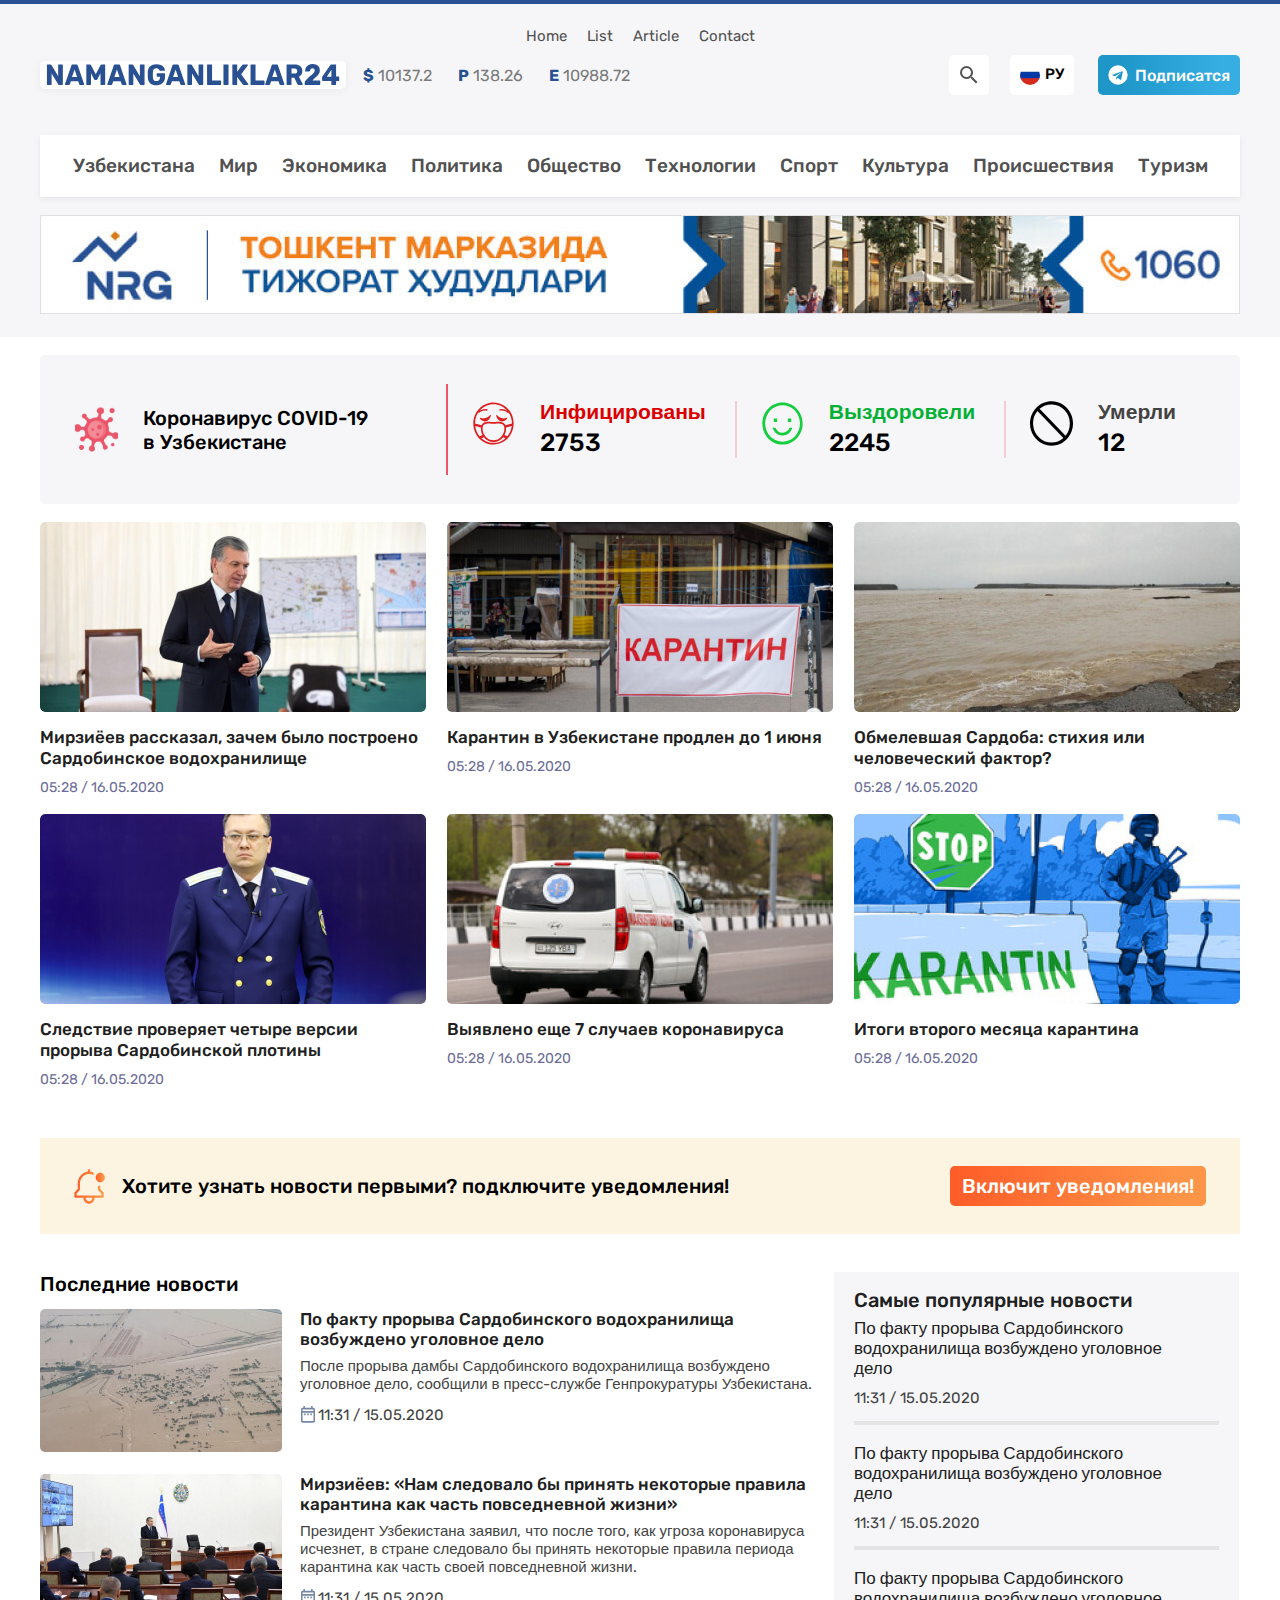
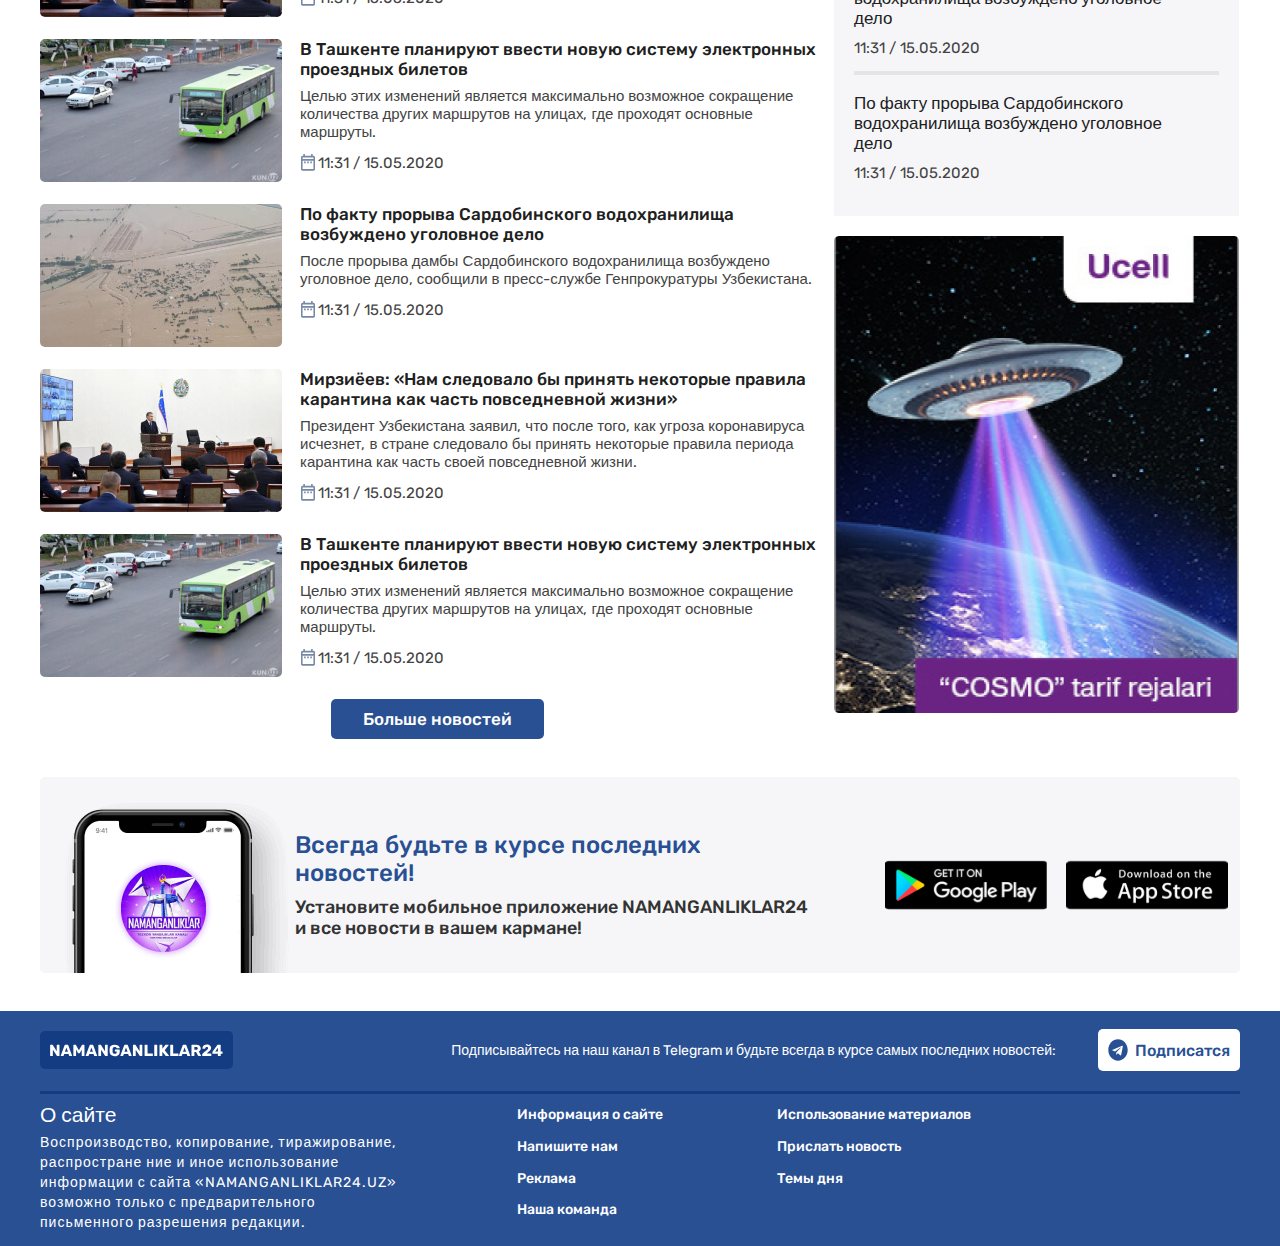
==== commit aa085c1a: "navbar" ====
--- a/index.html
+++ b/index.html
@@ -13,8 +13,17 @@
 <body>
   <header class="header">
     <div class="container">
+      <div class="header_nav">
+        <ul class="header_nav_list">
+          <li class="header_nav_list_item"><a class="header_nav_list_item_link" href="./index.html">Home</a></li>
+          <li class="header_nav_list_item"><a class="header_nav_list_item_link" href="./list.html">List</a></li>
+          <li class="header_nav_list_item"><a class="header_nav_list_item_link" href="./article.html">Article</a></li>
+          <li class="header_nav_list_item"><a class="header_nav_list_item_link" href="./contact.html">Contact</a></li>
+        </ul>
+      </div>
       <!-- header-top -->
       <div class="header-top-wrapper">
+        
         <!-- header top_wrapper_left -->
         <div class="header_top_wrapper_left">
           <div class="header_top_wrapper_left_box">
@@ -42,17 +51,17 @@
             </span>
           </button>
           <!-- button flaga -->
-          <button class="button_flaga" type="button">
+          <button class="button_flaga" id="btn" type="button">
             <span class="button-flaga_wrapper">
               <img class="flaga_img" src="./img/cif_ru.svg" alt="img russia flaga" width="20" height="20"> <span
                 class="flaga_text">РУ</span>
             </span>
           </button>
           <!-- telegram icon -->
-          <a class="telegram_icon btn" href="https://tme.to/azamovoff" target="_blank">
+          <button class="telegram_icon btn" id="btn">
             <img class="telegram_icon_img" src="./img/telegram.svg" alt="logo telegram" height="20" width="20">
             <span class="telegram_text">Подписатся</span>
-          </a>
+          </button>
         </div>
       </div>
       <!-- sitenav -->
@@ -385,6 +394,20 @@
       </div>
     </div>
   </footer>
+  <div class="modal hidden">
+    <img class="modal_img" src="./img/emojione_heavy-multiplication-x.svg" alt="" width="16" height="16">
+    <h2 class="modal_title">Подписывайтесь на наш канал в Telegram <br>
+    и будьте всегда в курсе самых последних новостей:</h2>
+    <div class="modal_box">
+      <a class="telegram_icon" id="modal-btn" href="https://tme.to/azamovoff" target="_blank">
+      <img class="telegram_icon_img" src="./img/telegram.svg" alt="logo telegram" height="20" width="20">
+      <span class="telegram_text">Подписатся</span>
+    </a></div>
+
+  </div>
+  <div class="overlay hidden" id="overlay">
+
+  </div>
 
   <script src="./js/app.js"></script>
 </body>
--- a/css/style.css
+++ b/css/style.css
@@ -116,7 +116,7 @@
 .header {
     border-top: 4px solid #295093;
     background-color: #F6F6F9;
-    padding-top: 43px;
+    padding-top: 23px;
     padding-bottom: 23px;
 }
 
@@ -213,6 +213,7 @@
     background-color: #fff;
     background-image: linear-gradient(90deg, #1E96C8 15.07%, #37AEE2 85.96%);
     color: #fff;
+    border: none;
 }
 .telegram_icon:hover {
    background-image: linear-gradient(90deg, #37AEE2 15.07%,  #1E96C8 85.96%);
@@ -677,12 +678,207 @@
     height: 50px;
 }
 
-
-
-
-
-
-
+/* ARTICLe */
+.articel {
+    width: 774px;
+    margin-right: 20px;
+    border-bottom: solid 2px #EBEBEB;
+    padding-bottom: 10px;
+    margin-bottom: 20px;
+}
+
+.article-title {
+    font-size: 24px;
+    line-height: 28px;
+    font-weight: 500;
+    color:#000000;
+    margin-bottom: 16px;
+}
+
+
+.article-desc {
+    font-size: 18px;
+    line-height: 21px;
+    color: #000000;
+    font-weight: 500;
+    font-family: "Roboto";
+    margin-top: 15px;
+}
+.aricel-img {
+    margin-top: 14px;
+    margin-bottom: 17px;
+}
+.articel_body p:first-child {
+  margin-top: 0;
+}
+.articel_body {
+    margin-bottom: 36px;
+}
+.tags-list {
+    display: flex;
+    gap: 12px;
+}
+.tags_link {
+    font-size: 18px;
+    line-height: 21px;
+}
+
+
+/* contect form */
+.form_info-wrapper {
+    display: flex;
+    flex-wrap: wrap;
+    justify-content: space-between;
+    align-items:flex-start;
+}
+
+.form_info-wrapper_title {
+    font-size: 24px;
+    line-height: 28px;
+    font-weight: 500;
+    color: #000000;
+}
+
+.contact_box {
+    width: calc(600/1240 * 100%);
+}
+
+
+.conact-form_box {
+    margin-bottom: 20px;
+}
+
+.contact-form_input,.contact-form_textarea {
+    width: 100%;
+    padding: 15px;
+    border-radius: 5px;
+    border: 2px solid #285193;
+    color: #888888;
+    background-color: rgba(241,241,241,0.3)
+}
+.contact-form_textarea {
+    min-height: 307px;
+    resize: vertical;
+}
+.contact-form__group--small {
+    width: 222px;
+}
+
+.form-btn {
+    width: 222px;
+    padding: 15px 0;
+    background-color: #295093;
+    color: #FFFFFF;
+    border:none;
+    border-radius: 5px
+}
+
+.contact-info {
+    display: flex;
+    flex-direction: column;
+    padding: 20px;
+    border-radius: 5px;
+  width: calc(519/ 1240 * 100%);
+   border: 2px solid #BCC3CD;
+   box-shadow: 0px 8px 9px 0px #39393940;
+}
+.contact-info_logo {
+    align-self: flex-end;
+    margin-bottom: 30px;
+}
+.contact_info_box {
+    display: flex;
+    justify-content: space-between;
+    align-items: center;
+    margin-bottom: 26px;
+}
+.contact_info_boxdesc {
+    font-size: 18px;
+    line-height: 21px;
+    color: #888888;
+}
+.flexbox {
+    display: flex;
+    gap: 13px;
+}
+.contact-tg {
+    background-color: #295091;
+    color: #FFFFFF;
+    
+}
+
+
+/* modal */
+.modal {
+    display: flex;
+    flex-direction: column;
+    position: fixed;
+    top: 50%;
+    left: 50%;
+    transform: translate(-50%,-50%);
+    width: 100%;
+    max-width: 819px;
+    background-color: #FFFFFF;
+    padding: 14px 14px 32px 0;
+    display: flex;
+    align-items: center;
+    border-radius:5px;
+    z-index: 100;
+}
+.modal_img {
+    align-self: flex-end;
+    margin-bottom: 32px;
+    width: 16px;
+    height: 16px;
+}
+.modal_title {
+    width: 678px;
+    font-size: 26px;
+    line-height: 30px;
+    font-weight: 500;
+    color: #295093;
+    text-align: center;
+    margin-bottom: 30px;
+}
+#modal-btn {
+    padding: 15px 19px;
+    border-radius: 5px;
+}
+.modal_box {
+    text-align: center;
+}
+.overlay {
+    position: fixed;
+    top: 0;
+    left: 0;
+    bottom: 0;
+    width: 100%;
+    background: rgba(0, 0, 0, 0.5);
+    backdrop-filter: blur(3px);
+}
+.hidden {
+    display: none;
+}
+
+.header_nav {
+    width: 100%;
+    margin-bottom: 10px;
+}
+
+.header_nav_list {
+    display: flex;
+     gap: 20px;
+     color: #515151;
+     align-items:center;
+     justify-content:center;
+}
+
+.header_nav_list_item {
+
+}
+.header_nav_list_item_link {
+    color: #515151;
+}
 
 
 
@@ -719,6 +915,10 @@
             flex-wrap: wrap;
             gap: 30px;
          }
+     .contact_info_box {
+          flex-direction: column;
+          gap: 15px;
+                 }
             
 }
 @media (max-width: 1100px) {
@@ -811,6 +1011,10 @@
   .app-middle_desc  {
     font-size: 15px;
     line-height: 17px;
+  }
+  .form_info-wrapper {
+    flex-direction: column;
+    align-items:center
   }
 
 }
@@ -861,6 +1065,13 @@
    margin-bottom: 10px;
 
   }
+  .flexbox {
+    flex-direction: column;
+  }
+  .contact_info_boxdesc {
+    font-size: 15px;
+    line-height: 17px;
+  }
  }
 
  @media (max-width: 600px) {
